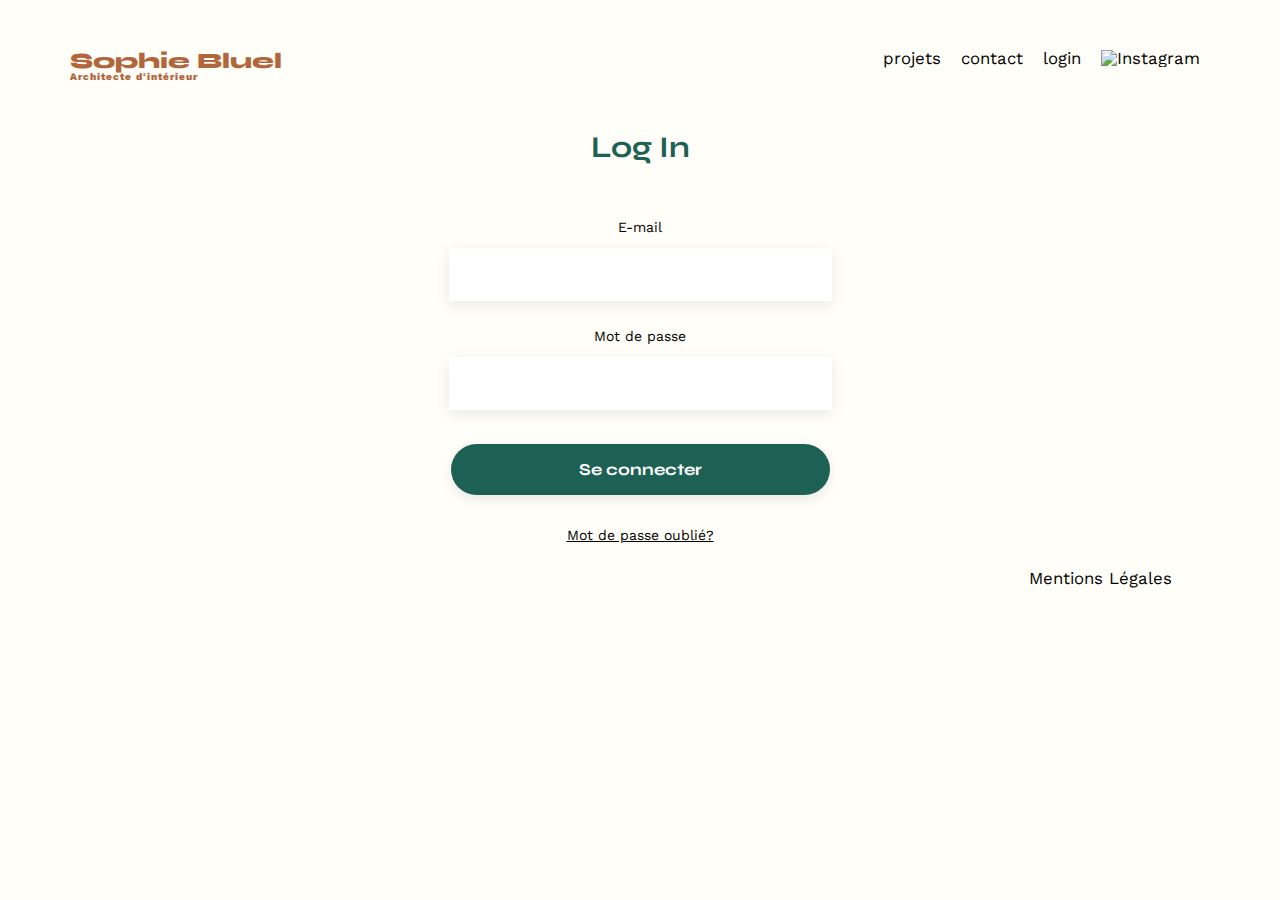
==== FrontEnd/login.html @ dcb63bc7 "mise en place du bandeau edition non fonctionnel et du changement du bouton de connexion/déconnexion" ====
<!DOCTYPE html>
<html lang="fr">

<head>
	<meta charset="UTF-8">
	<title>Sophie Bluel - Architecte d'intérieur</title>
	<meta name="viewport" content="width=device-width, initial-scale=1.0">
	<link rel="preconnect" href="https://fonts.googleapis.com">
	<link rel="preconnect" href="https://fonts.gstatic.com" crossorigin>
	<link href="https://fonts.googleapis.com/css2?family=Syne:wght@700;800&family=Work+Sans&display=swap"
		rel="stylesheet">
	<meta name="description" content="">
	<link rel="stylesheet" href="./assets/style.css">
	<!-- Ajout du lien vers le script.js -->
	<script src="./assets/login.js" defer></script>
</head>

<body>
	<header>
		<h1>Sophie Bluel <span>Architecte d'intérieur</span></h1>
		<nav>
			<ul>
				<li><a href="index.html">projets</a></li>
				<li><a href="#contact">contact</a></li>
				<li><a href="login.html">login</a></li>
				<li><img src="./assets/icons/instagram.png" alt="Instagram"></li>
			</ul>
		</nav>
	</header>
	<main>


		<section id="contact">
			<h2>Log In</h2>
			<form action="#" method="post">
				<label for="email">E-mail</label>
				<input type="email" name="email" id="email" required>
				<label for="password">Mot de passe</label>
				<input type="password" name="password" id="password" required>
				<input type="submit" value="Se connecter">
			</form>
			<a href="#">
				<p class="oublie">Mot de passe oublié?</p>
			</a>
		</section>
	</main>

	<footer>
		<nav>
			<ul>
				<li>Mentions Légales</li>
			</ul>
		</nav>
	</footer>

</body>

</html>
---- FrontEnd/assets/style.css ----
/* http://meyerweb.com/eric/tools/css/reset/
   v2.0 | 20110126
   License: none (public domain)
*/

html,
body,
div,
span,
applet,
object,
iframe,
h1,
h2,
h3,
h4,
h5,
h6,
p,
blockquote,
pre,
a,
abbr,
acronym,
address,
big,
cite,
code,
del,
dfn,
em,
img,
ins,
kbd,
q,
s,
samp,
small,
strike,
strong,
sub,
sup,
tt,
var,
b,
u,
i,
center,
dl,
dt,
dd,
ol,
ul,
li,
fieldset,
form,
label,
legend,
table,
caption,
tbody,
tfoot,
thead,
tr,
th,
td,
article,
aside,
canvas,
details,
embed,
figure,
figcaption,
footer,
header,
hgroup,
menu,
nav,
output,
ruby,
section,
summary,
time,
mark,
audio,
video {
	margin: 0;
	padding: 0;
	border: 0;
	font-size: 100%;
	font: inherit;
	vertical-align: baseline;
}

/* HTML5 display-role reset for older browsers */
article,
aside,
details,
figcaption,
figure,
footer,
header,
hgroup,
menu,
nav,
section {
	display: block;
}

a {
	text-decoration: none;
	color: black;
}

body {
	line-height: 1;
	background: #FFFEF8;
}

ol,
ul {
	list-style: none;
}

blockquote,
q {
	quotes: none;
}

blockquote:before,
blockquote:after,
q:before,
q:after {
	content: '';
	content: none;
}

table {
	border-collapse: collapse;
	border-spacing: 0;
}

/** end reset css**/
body {
	max-width: 1140px;
	margin: auto;
	font-family: 'Work Sans';
	font-size: 14px;
}

#edit-mode-banner {
	background-color: black;
	color: white;
	padding: 20px;
	position: absolute;
	display: flex;
	justify-content: center;
	z-index: 1000;
	width: 100vw;
	left: 0;
	top: 0;
}

#edit-mode-banner img {
	width: 15px;
	margin-right: 10px;
}

#edit-mode-banner.hidden {
	display: none;
}

header {
	display: flex;
	justify-content: space-between;
	margin: 50px 0
}

#header.connected {
	margin: 95px 0;
	/* Styles lorsque l'utilisateur est connecté */
}

section {
	margin: 50px 0
}

button {
	display: flex;
	justify-content: center;
	align-items: center;
	font-family: 'Syne';
	font-size: 16px;
	text-align: center;
	color: #1D6154;
	background: #FFFEF8;
	border-radius: 60px;
	border: 1px solid #1D6154;
	height: 37px;
	padding-inline: 10px;

}

/* Changement de la couleur du filtre sélectionné */
.filter-btn.selected {
	background-color: #1D6154;
	color: #FFFEF8;
}

#filters {
	display: flex;
	justify-content: center;
	gap: 10px;
	padding-block: 51px;
}

h1 {
	display: flex;
	flex-direction: column;
	font-family: 'Syne';
	font-size: 22px;
	font-weight: 800;
	color: #B1663C
}

.oublie {
	text-decoration-line: underline;
}

h1>span {
	font-family: 'Work Sans';
	font-size: 10px;
	letter-spacing: 0.1em;
	;
}

h2 {
	font-family: 'Syne';
	font-weight: 700;
	font-size: 30px;
	color: #1D6154
}

nav ul {
	display: flex;
	align-items: center;
	list-style-type: none;

}

nav li {
	padding: 0 10px;
	font-size: 1.2em;
}

li:hover {
	color: #B1663C;
}

#introduction {
	display: flex;
	align-items: center;
}

#introduction figure {
	flex: 1
}

#introduction img {
	display: block;
	margin: auto;
	width: 80%;
}

#introduction article {
	flex: 1
}

#introduction h2 {
	margin-bottom: 1em;
}

#introduction p {
	margin-bottom: 0.5em;
}

#portfolio h2 {
	text-align: center;
	padding-top: 89px;
}

.gallery {
	width: 100%;
	display: grid;
	grid-template-columns: 1fr 1fr 1fr;
	grid-column-gap: 20px;
	grid-row-gap: 20px;
}

.gallery img {
	width: 100%;

}

#contact {
	width: 50%;
	margin: auto;
}

#contact>* {
	text-align: center;

}

#contact h2 {
	margin-bottom: 20px;
}

#contact form {
	text-align: left;
	margin-top: 30px;
	display: flex;
	flex-direction: column;
	align-items: center;
}

#contact input {
	height: 51px;
	width: 379px;
	font-size: 1.2em;
	border: none;
	box-shadow: 0px 4px 14px rgba(0, 0, 0, 0.09);
}

#contact label {
	margin: 2em 0 1em 0;
}

#contact textarea {
	border: none;
	box-shadow: 0px 4px 14px rgba(0, 0, 0, 0.09);
	width: 379px;
	height: 174px;
}

input[type="submit"] {
	font-family: 'Syne';
	font-weight: 700;
	color: white;
	background-color: #1D6154;
	margin: 2em auto;
	width: 180px;
	text-align: center;
	border-radius: 60px;
}

footer nav ul {
	display: flex;
	justify-content: flex-end;
	margin: 2em
}
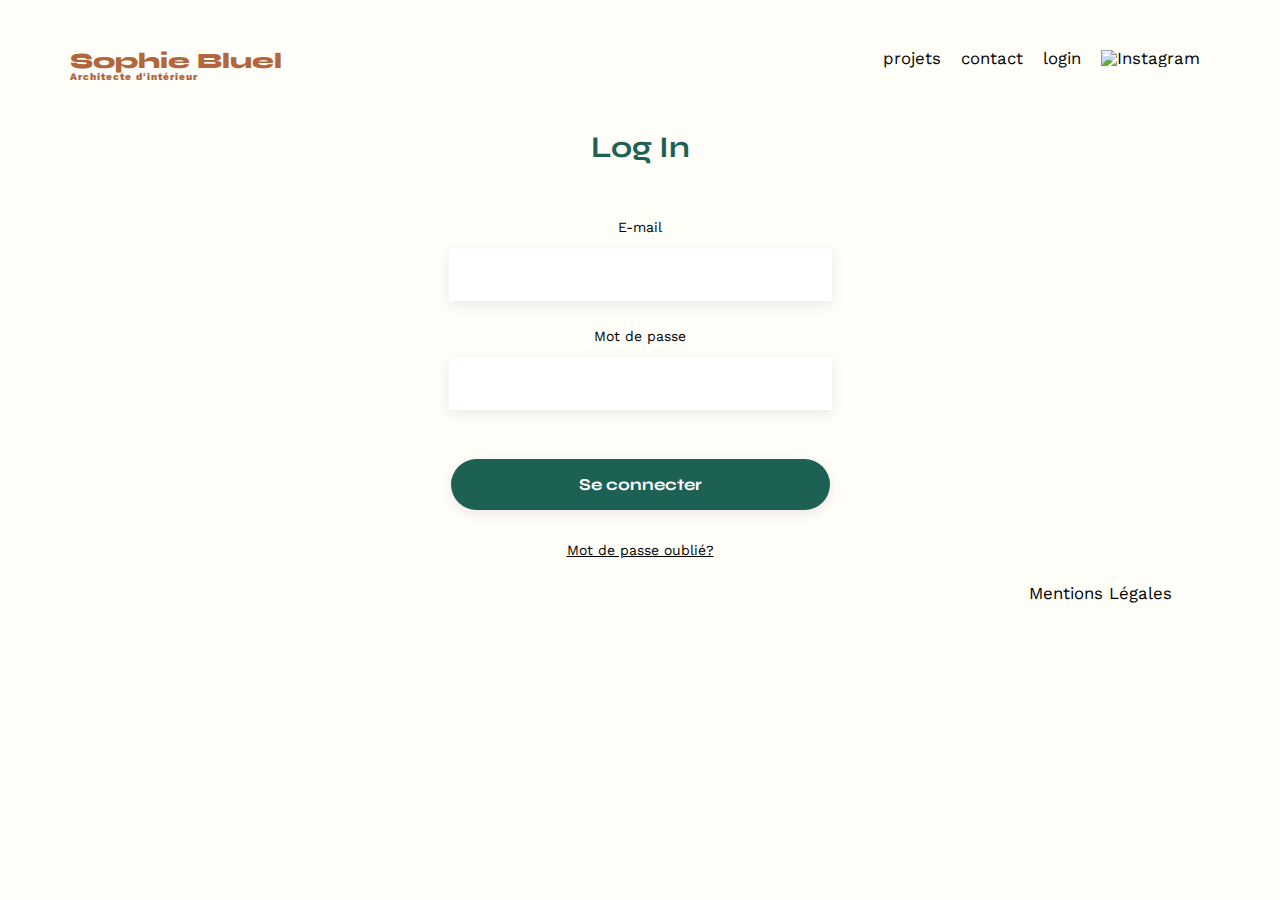
==== commit 27696cb8: "test modal" ====
--- a/FrontEnd/login.html
+++ b/FrontEnd/login.html
@@ -13,6 +13,7 @@
 	<link rel="stylesheet" href="./assets/style.css">
 	<!-- Ajout du lien vers le script.js -->
 	<script src="./assets/login.js" defer></script>
+	<script src="https://kit.fontawesome.com/19ca7a5a67.js" crossorigin="anonymous"></script>
 </head>
 
 <body>
@@ -37,8 +38,10 @@
 				<input type="email" name="email" id="email" required>
 				<label for="password">Mot de passe</label>
 				<input type="password" name="password" id="password" required>
+				<div class="errorMessage"></div>
 				<input type="submit" value="Se connecter">
 			</form>
+						
 			<a href="#">
 				<p class="oublie">Mot de passe oublié?</p>
 			</a>
--- a/FrontEnd/assets/style.css
+++ b/FrontEnd/assets/style.css
@@ -106,7 +106,12 @@
 section {
 	display: block;
 }
-
+.errorMessage{
+	color: red;
+	font-size: larger;
+	padding-top: 15px;
+	text-decoration-line: underline;	
+}
 a {
 	text-decoration: none;
 	color: black;
@@ -240,6 +245,16 @@
 	font-size: 30px;
 	color: #1D6154
 }
+#mod{
+	color: black;
+	font-family: 'Work Sans';
+	font-size: 14px;
+	padding-left: 29px;
+	
+}
+#mod.hidden{
+	display: none;
+}
 
 nav ul {
 	display: flex;
@@ -358,4 +373,91 @@
 	display: flex;
 	justify-content: flex-end;
 	margin: 2em
-}+}
+
+.modal{
+	position: absolute;
+	top: 155%;
+	left: 50%;
+	transform: translate(-50%, -50%);
+	z-index: 999;
+	width: 630px;
+	height: 688px;
+	background: #f2f2f2;
+	display: flex;
+	justify-content: center;
+	align-items: center;
+	border-radius: 10px;
+	box-shadow: 0 0 10px rgba(0, 0, 0, 0.5);
+	padding: 20px;
+  }
+  
+  .modal-content {
+  }
+  
+  .modal-title {
+	font-size: 1.5rem;
+	margin-bottom: 10px;
+  }
+  
+  .modal-text {
+	margin-bottom: 20px;
+  }
+  
+  .modal-input {
+	width: 100%;
+	padding: 10px;
+	margin-bottom: 15px;
+	box-sizing: border-box;
+  }
+  
+  .next-btn,
+  .previous-btn {
+	background-color: #007bff;
+	color: #fff;
+	padding: 10px 15px;
+	border: none;
+	border-radius: 5px;
+	cursor: pointer;
+	font-size: 1rem;
+	margin-right: 10px;
+  }
+  
+  .close-btn {	
+	position: absolute;
+	top: 0;
+	right: 0;
+	margin:0;
+  } 
+  
+  
+  .next-btn:hover,
+  .previous-btn:hover {
+	background-color: #0056b3;
+  }
+  
+  /* Hide the file input button text */
+  input[type="file"] {
+	font-size: 1em;
+	position: relative;
+	width: 90%;
+  }
+  
+  /* Style the file input button */
+  input[type="file"]::before {
+	content: "Choose File";
+	display: flex;
+	position: absolute;
+	left: 0;
+	width: 100%;
+	background: #007bff;
+	color: #fff;
+	padding: 8px 12px;
+	border-radius: 5px;
+	cursor: pointer;
+  }
+  
+  input[type="file"]:hover::before {
+	background: #0056b3;
+  }
+  